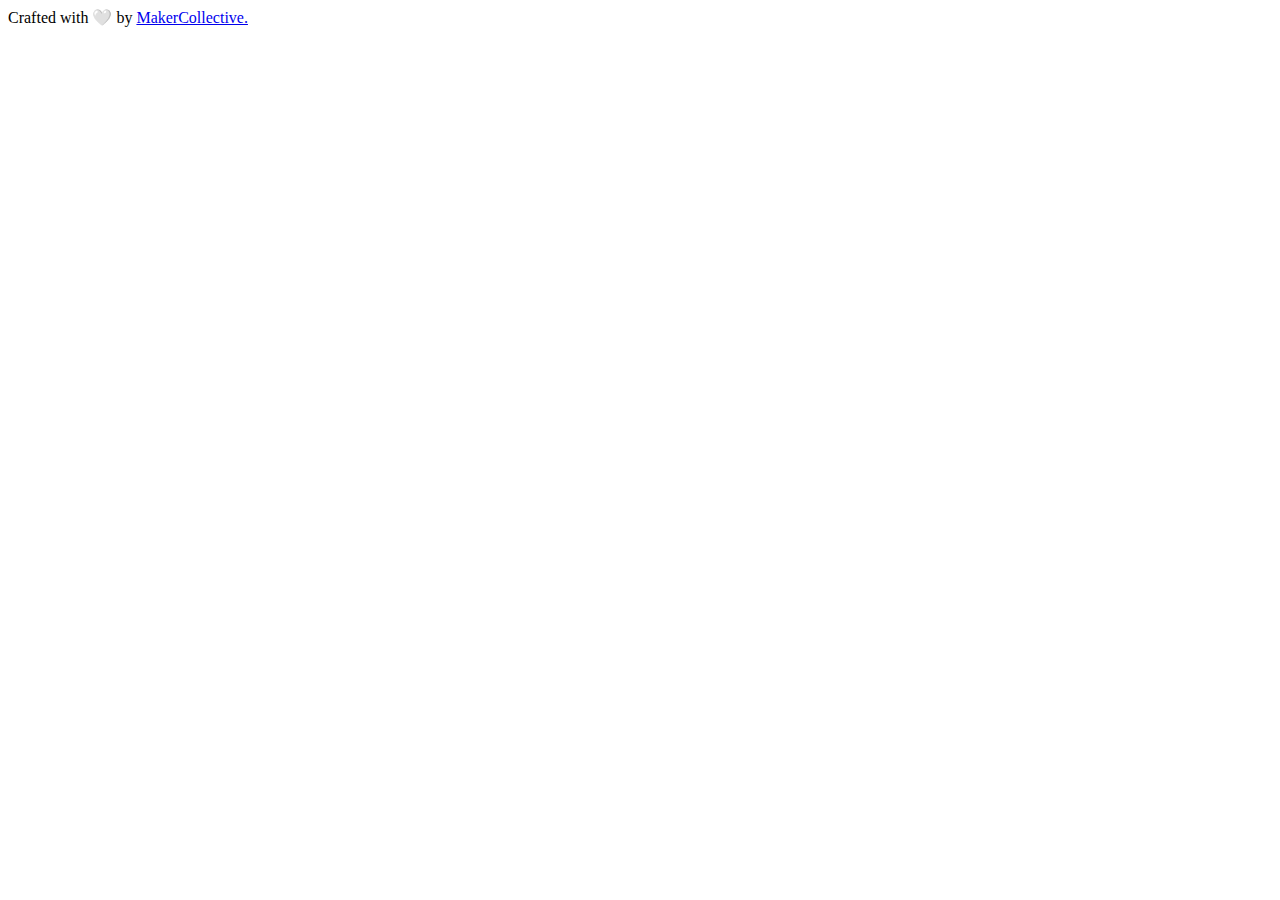
==== mint/index.html @ c60f5858 "init" ====
<!doctype html><html lang="en"><head><meta charset="utf-8"/><link rel="icon" href="/favicon.ico"/><meta name="viewport" content="width=device-width,initial-scale=1"/><meta name="theme-color" content="#000000"/><meta name="description" content="MakerCollective - Origami Club Mint"/><link rel="apple-touch-icon" href="/logo192.png"/><link rel="manifest" href="/manifest.json"/><title>MakerCollective - Origami Club Mint</title><script defer="defer" src="/static/js/main.a695c1d4.js"></script><link href="/static/css/main.0208bef1.css" rel="stylesheet"></head><body><noscript>You need to enable JavaScript to run this app.</noscript><div id="root"></div></body><footer class="footer">Crafted with <span class="footer__heart">🤍</span> by <a href="https://makercollective.xyz" target="_blank">MakerCollective.</a></footer></html>
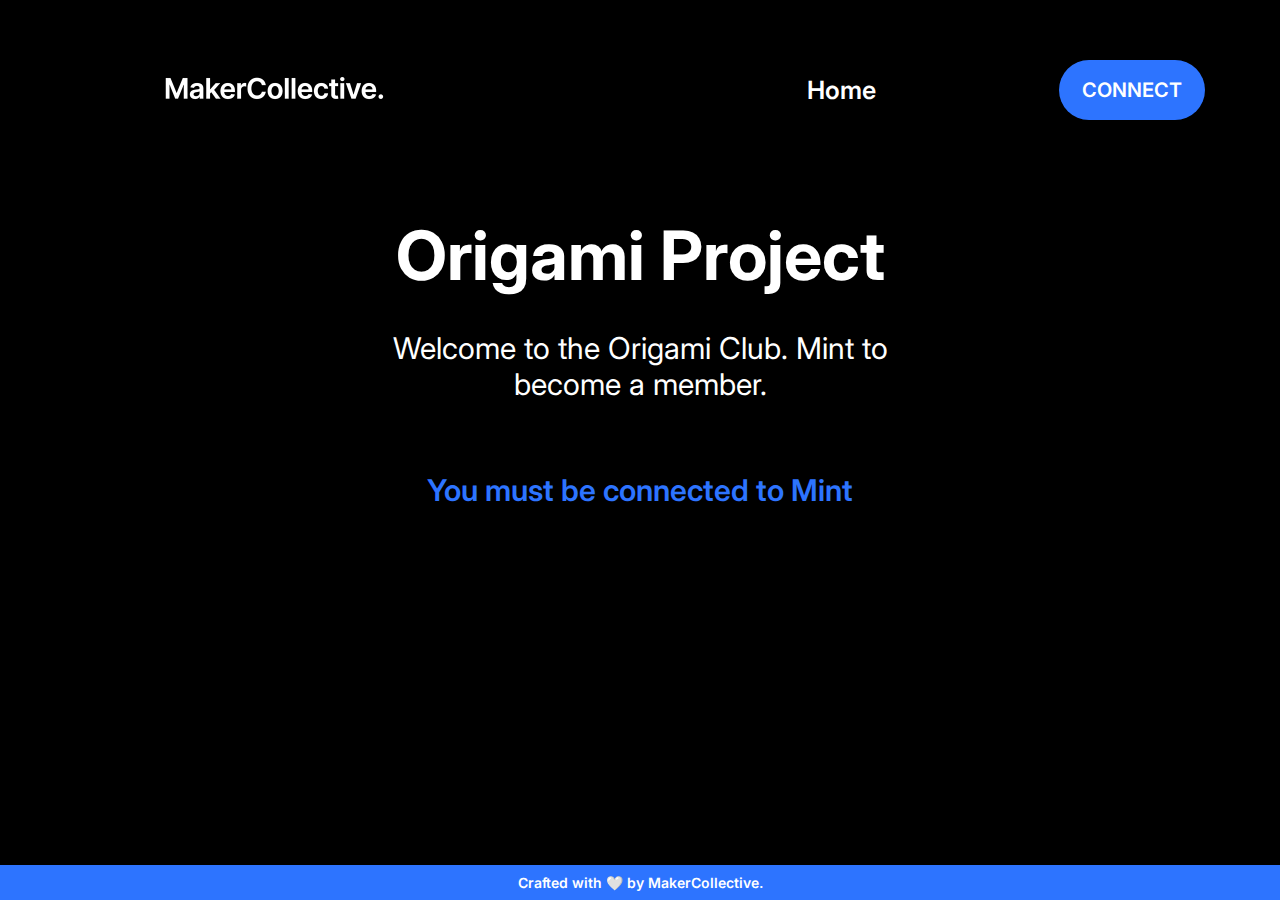
==== commit 158666a1: "init" ====
--- a/mint/index.html
+++ b/mint/index.html
@@ -1 +1 @@
-<!doctype html><html lang="en"><head><meta charset="utf-8"/><link rel="icon" href="/favicon.ico"/><meta name="viewport" content="width=device-width,initial-scale=1"/><meta name="theme-color" content="#000000"/><meta name="description" content="MakerCollective - Origami Club Mint"/><link rel="apple-touch-icon" href="/logo192.png"/><link rel="manifest" href="/manifest.json"/><title>MakerCollective - Origami Club Mint</title><script defer="defer" src="/static/js/main.a695c1d4.js"></script><link href="/static/css/main.0208bef1.css" rel="stylesheet"></head><body><noscript>You need to enable JavaScript to run this app.</noscript><div id="root"></div></body><footer class="footer">Crafted with <span class="footer__heart">🤍</span> by <a href="https://makercollective.xyz" target="_blank">MakerCollective.</a></footer></html>+<!doctype html><html lang="en"><head><meta charset="utf-8"/><link rel="icon" href="/favicon.ico"/><meta name="viewport" content="width=device-width,initial-scale=1"/><meta name="theme-color" content="#000000"/><meta name="description" content="MakerCollective - Origami Club Mint"/><link rel="apple-touch-icon" href="/logo192.png"/><link rel="manifest" href="/manifest.json"/><title>MakerCollective - Origami Club Mint</title><script defer="defer" src="/static/js/main.9e27a1f0.js"></script><link href="/static/css/main.0208bef1.css" rel="stylesheet"></head><body><noscript>You need to enable JavaScript to run this app.</noscript><div id="root"></div></body><footer class="footer">Crafted with <span class="footer__heart">🤍</span> by <a href="https://makercollective.xyz" target="_blank">MakerCollective.</a></footer></html>--- a/static/css/main.0208bef1.css
+++ b/static/css/main.0208bef1.css
@@ -0,0 +1,2 @@
+@import url(https://fonts.googleapis.com/css?family=Press+Start+2P);@import url(https://fonts.googleapis.com/css?family=VT323);@import url(https://fonts.googleapis.com/css?family=Inter);body{-webkit-font-smoothing:antialiased;-moz-osx-font-smoothing:grayscale;font-family:Inter,sans-serif,-apple-system,BlinkMacSystemFont,Segoe UI,Roboto,Oxygen,Ubuntu,Cantarell,Fira Sans,Droid Sans,Helvetica Neue;margin:0}code{font-family:Inter,sans-serif,source-code-pro,Menlo,Monaco,Consolas,Courier New,monospace}.App{color:#fff;font-family:Inter,sans-seif,Press Start\ 2P,VT323;text-align:center}*{box-sizing:border-box}.boundingBox{background:#000;padding:0 50px 100px}.overlay{height:100%;left:0;opacity:.85;position:fixed;top:0;width:100%;z-index:10}.moving-background{background:#000;background-attachment:fixed;background-position:40% 40%;background-repeat:no-repeat;background-size:cover;bottom:0;left:0;position:absolute;right:0;top:0;z-index:-1}.Home a{color:#fff;font-family:Inter;font-size:25px;font-weight:600;text-decoration:none}.Home a:hover{opacity:.7}.ConnectBtn{background:#fff;font-size:20px;font-weight:600;text-transform:uppecase}.ConnectBtn:hover{opacity:.9}.boundingBox{align-items:start!important}.bounder{background:#fff;background-image:linear-gradient(45deg,#fff,#f7f7f7);border-radius:10px;margin-top:40px;padding:30px 40px}.inc{background:#2d74ff;border:0;border-radius:50%;box-shadow:none!important;height:50px;margin:0 10px;width:50px}.inc,.mintmore{font-size:20px;font-weight:600}.mintmore{border:0!important;margin-top:15px;text-transform:uppercase}.mintamount{border:1px solid #2d74ff;border-radius:80px;height:50px}.mintamount,.mintfree{font-size:20px;font-weight:600}.mintfree{border:0!important;text-transform:uppercase}.inc:disabled,.mintfree:disabled,.mintmore:disabled{opacity:.4}.inc:hover,.mintfree:hover,.mintmore:hover{opacity:.9}.support{font-size:25px;font-weight:600;margin-top:0}.subnote,.support{color:#000;line-height:1.6em}.subnote{font-size:20px;margin-top:5px}.subnote.toppad{margin-bottom:40px;margin-top:10px}.ConnectedBtn{font-weight:600}.footer{align-items:center;background:#2d74ff;bottom:0;color:#fff;font-size:.875rem;font-weight:600;justify-content:space-between;line-height:1.2rem;min-height:2.2rem;padding:30px;padding:.5rem 0;position:fixed;text-align:center;width:100%}.footer a{color:#fff;text-decoration:none}.footer-inner{justify-content:space-around;padding:0 75px;width:40%}.pconnect{font-weight:600}p.Title{-webkit-margin-before:.5em;-webkit-margin-after:.5em;margin-block-end:.5em;margin-block-start:.5em}@media only screen and (max-width:600px){.Logo,.Navvy{flex:0 0 100%}.HeaderBox{flex-wrap:wrap}.footer{bottom:auto;position:absolute;width:100%}}:root{--toastify-color-light:#fff;--toastify-color-dark:#121212;--toastify-color-info:#3498db;--toastify-color-success:#07bc0c;--toastify-color-warning:#f1c40f;--toastify-color-error:#e74c3c;--toastify-color-transparent:hsla(0,0%,100%,.7);--toastify-icon-color-info:var(--toastify-color-info);--toastify-icon-color-success:var(--toastify-color-success);--toastify-icon-color-warning:var(--toastify-color-warning);--toastify-icon-color-error:var(--toastify-color-error);--toastify-toast-width:320px;--toastify-toast-background:#fff;--toastify-toast-min-height:64px;--toastify-toast-max-height:800px;--toastify-font-family:sans-serif;--toastify-z-index:9999;--toastify-text-color-light:#757575;--toastify-text-color-dark:#fff;--toastify-text-color-info:#fff;--toastify-text-color-success:#fff;--toastify-text-color-warning:#fff;--toastify-text-color-error:#fff;--toastify-spinner-color:#616161;--toastify-spinner-color-empty-area:#e0e0e0;--toastify-color-progress-light:linear-gradient(90deg,#4cd964,#5ac8fa,#007aff,#34aadc,#5856d6,#ff2d55);--toastify-color-progress-dark:#bb86fc;--toastify-color-progress-info:var(--toastify-color-info);--toastify-color-progress-success:var(--toastify-color-success);--toastify-color-progress-warning:var(--toastify-color-warning);--toastify-color-progress-error:var(--toastify-color-error)}.Toastify__toast-container{box-sizing:border-box;color:#fff;padding:4px;position:fixed;-webkit-transform:translate3d(0,0,9999 px);-webkit-transform:translate3d(0,0,var(--toastify-z-index) px);width:320px;width:var(--toastify-toast-width);z-index:9999;z-index:var(--toastify-z-index)}.Toastify__toast-container--top-left{left:1em;top:1em}.Toastify__toast-container--top-center{left:50%;top:1em;-webkit-transform:translateX(-50%);transform:translateX(-50%)}.Toastify__toast-container--top-right{right:1em;top:1em}.Toastify__toast-container--bottom-left{bottom:1em;left:1em}.Toastify__toast-container--bottom-center{bottom:1em;left:50%;-webkit-transform:translateX(-50%);transform:translateX(-50%)}.Toastify__toast-container--bottom-right{bottom:1em;right:1em}@media only screen and (max-width:480px){.Toastify__toast-container{left:0;margin:0;padding:0;width:100vw}.Toastify__toast-container--top-center,.Toastify__toast-container--top-left,.Toastify__toast-container--top-right{top:0;-webkit-transform:translateX(0);transform:translateX(0)}.Toastify__toast-container--bottom-center,.Toastify__toast-container--bottom-left,.Toastify__toast-container--bottom-right{bottom:0;-webkit-transform:translateX(0);transform:translateX(0)}.Toastify__toast-container--rtl{left:auto;right:0}}.Toastify__toast{border-radius:4px;box-shadow:0 1px 10px 0 rgba(0,0,0,.1),0 2px 15px 0 rgba(0,0,0,.05);box-sizing:border-box;cursor:pointer;direction:ltr;display:flex;font-family:sans-serif;font-family:var(--toastify-font-family);justify-content:space-between;margin-bottom:1rem;max-height:800px;max-height:var(--toastify-toast-max-height);min-height:64px;min-height:var(--toastify-toast-min-height);overflow:hidden;padding:8px;position:relative;z-index:0}.Toastify__toast--rtl{direction:rtl}.Toastify__toast-body{align-items:center;display:flex;flex:1 1 auto;margin:auto 0;padding:6px}.Toastify__toast-body>div:last-child{flex:1 1}.Toastify__toast-icon{-webkit-margin-end:10px;display:flex;flex-shrink:0;margin-inline-end:10px;width:20px}.Toastify--animate{-webkit-animation-duration:.7s;animation-duration:.7s;-webkit-animation-fill-mode:both;animation-fill-mode:both}.Toastify--animate-icon{-webkit-animation-duration:.3s;animation-duration:.3s;-webkit-animation-fill-mode:both;animation-fill-mode:both}@media only screen and (max-width:480px){.Toastify__toast{border-radius:0;margin-bottom:0}}.Toastify__toast-theme--dark{background:#121212;background:var(--toastify-color-dark);color:#fff;color:var(--toastify-text-color-dark)}.Toastify__toast-theme--colored.Toastify__toast--default,.Toastify__toast-theme--light{background:#fff;background:var(--toastify-color-light);color:#757575;color:var(--toastify-text-color-light)}.Toastify__toast-theme--colored.Toastify__toast--info{background:#3498db;background:var(--toastify-color-info);color:#fff;color:var(--toastify-text-color-info)}.Toastify__toast-theme--colored.Toastify__toast--success{background:#07bc0c;background:var(--toastify-color-success);color:#fff;color:var(--toastify-text-color-success)}.Toastify__toast-theme--colored.Toastify__toast--warning{background:#f1c40f;background:var(--toastify-color-warning);color:#fff;color:var(--toastify-text-color-warning)}.Toastify__toast-theme--colored.Toastify__toast--error{background:#e74c3c;background:var(--toastify-color-error);color:#fff;color:var(--toastify-text-color-error)}.Toastify__progress-bar-theme--light{background:linear-gradient(90deg,#4cd964,#5ac8fa,#007aff,#34aadc,#5856d6,#ff2d55);background:var(--toastify-color-progress-light)}.Toastify__progress-bar-theme--dark{background:#bb86fc;background:var(--toastify-color-progress-dark)}.Toastify__progress-bar--info{background:#3498db;background:var(--toastify-color-progress-info)}.Toastify__progress-bar--success{background:#07bc0c;background:var(--toastify-color-progress-success)}.Toastify__progress-bar--warning{background:#f1c40f;background:var(--toastify-color-progress-warning)}.Toastify__progress-bar--error{background:#e74c3c;background:var(--toastify-color-progress-error)}.Toastify__progress-bar-theme--colored.Toastify__progress-bar--error,.Toastify__progress-bar-theme--colored.Toastify__progress-bar--info,.Toastify__progress-bar-theme--colored.Toastify__progress-bar--success,.Toastify__progress-bar-theme--colored.Toastify__progress-bar--warning{background:hsla(0,0%,100%,.7);background:var(--toastify-color-transparent)}.Toastify__close-button{align-self:flex-start;background:transparent;border:none;color:#fff;cursor:pointer;opacity:.7;outline:none;padding:0;transition:.3s ease}.Toastify__close-button--light{color:#000;opacity:.3}.Toastify__close-button>svg{fill:currentColor;height:16px;width:14px}.Toastify__close-button:focus,.Toastify__close-button:hover{opacity:1}@-webkit-keyframes Toastify__trackProgress{0%{-webkit-transform:scaleX(1);transform:scaleX(1)}to{-webkit-transform:scaleX(0);transform:scaleX(0)}}@keyframes Toastify__trackProgress{0%{-webkit-transform:scaleX(1);transform:scaleX(1)}to{-webkit-transform:scaleX(0);transform:scaleX(0)}}.Toastify__progress-bar{bottom:0;height:5px;left:0;opacity:.7;position:absolute;-webkit-transform-origin:left;transform-origin:left;width:100%;z-index:9999;z-index:var(--toastify-z-index)}.Toastify__progress-bar--animated{-webkit-animation:Toastify__trackProgress linear 1 forwards;animation:Toastify__trackProgress linear 1 forwards}.Toastify__progress-bar--controlled{transition:-webkit-transform .2s;transition:transform .2s;transition:transform .2s,-webkit-transform .2s}.Toastify__progress-bar--rtl{left:auto;right:0;-webkit-transform-origin:right;transform-origin:right}.Toastify__spinner{-webkit-animation:Toastify__spin .65s linear infinite;animation:Toastify__spin .65s linear infinite;border:2px solid #e0e0e0;border-color:var(--toastify-spinner-color-empty-area);border-radius:100%;border-right-color:#616161;border-right-color:var(--toastify-spinner-color);box-sizing:border-box;height:20px;width:20px}@-webkit-keyframes Toastify__bounceInRight{0%,60%,75%,90%,to{-webkit-animation-timing-function:cubic-bezier(.215,.61,.355,1);animation-timing-function:cubic-bezier(.215,.61,.355,1)}0%{opacity:0;-webkit-transform:translate3d(3000px,0,0);transform:translate3d(3000px,0,0)}60%{opacity:1;-webkit-transform:translate3d(-25px,0,0);transform:translate3d(-25px,0,0)}75%{-webkit-transform:translate3d(10px,0,0);transform:translate3d(10px,0,0)}90%{-webkit-transform:translate3d(-5px,0,0);transform:translate3d(-5px,0,0)}to{-webkit-transform:none;transform:none}}@keyframes Toastify__bounceInRight{0%,60%,75%,90%,to{-webkit-animation-timing-function:cubic-bezier(.215,.61,.355,1);animation-timing-function:cubic-bezier(.215,.61,.355,1)}0%{opacity:0;-webkit-transform:translate3d(3000px,0,0);transform:translate3d(3000px,0,0)}60%{opacity:1;-webkit-transform:translate3d(-25px,0,0);transform:translate3d(-25px,0,0)}75%{-webkit-transform:translate3d(10px,0,0);transform:translate3d(10px,0,0)}90%{-webkit-transform:translate3d(-5px,0,0);transform:translate3d(-5px,0,0)}to{-webkit-transform:none;transform:none}}@-webkit-keyframes Toastify__bounceOutRight{20%{opacity:1;-webkit-transform:translate3d(-20px,0,0);transform:translate3d(-20px,0,0)}to{opacity:0;-webkit-transform:translate3d(2000px,0,0);transform:translate3d(2000px,0,0)}}@keyframes Toastify__bounceOutRight{20%{opacity:1;-webkit-transform:translate3d(-20px,0,0);transform:translate3d(-20px,0,0)}to{opacity:0;-webkit-transform:translate3d(2000px,0,0);transform:translate3d(2000px,0,0)}}@-webkit-keyframes Toastify__bounceInLeft{0%,60%,75%,90%,to{-webkit-animation-timing-function:cubic-bezier(.215,.61,.355,1);animation-timing-function:cubic-bezier(.215,.61,.355,1)}0%{opacity:0;-webkit-transform:translate3d(-3000px,0,0);transform:translate3d(-3000px,0,0)}60%{opacity:1;-webkit-transform:translate3d(25px,0,0);transform:translate3d(25px,0,0)}75%{-webkit-transform:translate3d(-10px,0,0);transform:translate3d(-10px,0,0)}90%{-webkit-transform:translate3d(5px,0,0);transform:translate3d(5px,0,0)}to{-webkit-transform:none;transform:none}}@keyframes Toastify__bounceInLeft{0%,60%,75%,90%,to{-webkit-animation-timing-function:cubic-bezier(.215,.61,.355,1);animation-timing-function:cubic-bezier(.215,.61,.355,1)}0%{opacity:0;-webkit-transform:translate3d(-3000px,0,0);transform:translate3d(-3000px,0,0)}60%{opacity:1;-webkit-transform:translate3d(25px,0,0);transform:translate3d(25px,0,0)}75%{-webkit-transform:translate3d(-10px,0,0);transform:translate3d(-10px,0,0)}90%{-webkit-transform:translate3d(5px,0,0);transform:translate3d(5px,0,0)}to{-webkit-transform:none;transform:none}}@-webkit-keyframes Toastify__bounceOutLeft{20%{opacity:1;-webkit-transform:translate3d(20px,0,0);transform:translate3d(20px,0,0)}to{opacity:0;-webkit-transform:translate3d(-2000px,0,0);transform:translate3d(-2000px,0,0)}}@keyframes Toastify__bounceOutLeft{20%{opacity:1;-webkit-transform:translate3d(20px,0,0);transform:translate3d(20px,0,0)}to{opacity:0;-webkit-transform:translate3d(-2000px,0,0);transform:translate3d(-2000px,0,0)}}@-webkit-keyframes Toastify__bounceInUp{0%,60%,75%,90%,to{-webkit-animation-timing-function:cubic-bezier(.215,.61,.355,1);animation-timing-function:cubic-bezier(.215,.61,.355,1)}0%{opacity:0;-webkit-transform:translate3d(0,3000px,0);transform:translate3d(0,3000px,0)}60%{opacity:1;-webkit-transform:translate3d(0,-20px,0);transform:translate3d(0,-20px,0)}75%{-webkit-transform:translate3d(0,10px,0);transform:translate3d(0,10px,0)}90%{-webkit-transform:translate3d(0,-5px,0);transform:translate3d(0,-5px,0)}to{-webkit-transform:translateZ(0);transform:translateZ(0)}}@keyframes Toastify__bounceInUp{0%,60%,75%,90%,to{-webkit-animation-timing-function:cubic-bezier(.215,.61,.355,1);animation-timing-function:cubic-bezier(.215,.61,.355,1)}0%{opacity:0;-webkit-transform:translate3d(0,3000px,0);transform:translate3d(0,3000px,0)}60%{opacity:1;-webkit-transform:translate3d(0,-20px,0);transform:translate3d(0,-20px,0)}75%{-webkit-transform:translate3d(0,10px,0);transform:translate3d(0,10px,0)}90%{-webkit-transform:translate3d(0,-5px,0);transform:translate3d(0,-5px,0)}to{-webkit-transform:translateZ(0);transform:translateZ(0)}}@-webkit-keyframes Toastify__bounceOutUp{20%{-webkit-transform:translate3d(0,-10px,0);transform:translate3d(0,-10px,0)}40%,45%{opacity:1;-webkit-transform:translate3d(0,20px,0);transform:translate3d(0,20px,0)}to{opacity:0;-webkit-transform:translate3d(0,-2000px,0);transform:translate3d(0,-2000px,0)}}@keyframes Toastify__bounceOutUp{20%{-webkit-transform:translate3d(0,-10px,0);transform:translate3d(0,-10px,0)}40%,45%{opacity:1;-webkit-transform:translate3d(0,20px,0);transform:translate3d(0,20px,0)}to{opacity:0;-webkit-transform:translate3d(0,-2000px,0);transform:translate3d(0,-2000px,0)}}@-webkit-keyframes Toastify__bounceInDown{0%,60%,75%,90%,to{-webkit-animation-timing-function:cubic-bezier(.215,.61,.355,1);animation-timing-function:cubic-bezier(.215,.61,.355,1)}0%{opacity:0;-webkit-transform:translate3d(0,-3000px,0);transform:translate3d(0,-3000px,0)}60%{opacity:1;-webkit-transform:translate3d(0,25px,0);transform:translate3d(0,25px,0)}75%{-webkit-transform:translate3d(0,-10px,0);transform:translate3d(0,-10px,0)}90%{-webkit-transform:translate3d(0,5px,0);transform:translate3d(0,5px,0)}to{-webkit-transform:none;transform:none}}@keyframes Toastify__bounceInDown{0%,60%,75%,90%,to{-webkit-animation-timing-function:cubic-bezier(.215,.61,.355,1);animation-timing-function:cubic-bezier(.215,.61,.355,1)}0%{opacity:0;-webkit-transform:translate3d(0,-3000px,0);transform:translate3d(0,-3000px,0)}60%{opacity:1;-webkit-transform:translate3d(0,25px,0);transform:translate3d(0,25px,0)}75%{-webkit-transform:translate3d(0,-10px,0);transform:translate3d(0,-10px,0)}90%{-webkit-transform:translate3d(0,5px,0);transform:translate3d(0,5px,0)}to{-webkit-transform:none;transform:none}}@-webkit-keyframes Toastify__bounceOutDown{20%{-webkit-transform:translate3d(0,10px,0);transform:translate3d(0,10px,0)}40%,45%{opacity:1;-webkit-transform:translate3d(0,-20px,0);transform:translate3d(0,-20px,0)}to{opacity:0;-webkit-transform:translate3d(0,2000px,0);transform:translate3d(0,2000px,0)}}@keyframes Toastify__bounceOutDown{20%{-webkit-transform:translate3d(0,10px,0);transform:translate3d(0,10px,0)}40%,45%{opacity:1;-webkit-transform:translate3d(0,-20px,0);transform:translate3d(0,-20px,0)}to{opacity:0;-webkit-transform:translate3d(0,2000px,0);transform:translate3d(0,2000px,0)}}.Toastify__bounce-enter--bottom-left,.Toastify__bounce-enter--top-left{-webkit-animation-name:Toastify__bounceInLeft;animation-name:Toastify__bounceInLeft}.Toastify__bounce-enter--bottom-right,.Toastify__bounce-enter--top-right{-webkit-animation-name:Toastify__bounceInRight;animation-name:Toastify__bounceInRight}.Toastify__bounce-enter--top-center{-webkit-animation-name:Toastify__bounceInDown;animation-name:Toastify__bounceInDown}.Toastify__bounce-enter--bottom-center{-webkit-animation-name:Toastify__bounceInUp;animation-name:Toastify__bounceInUp}.Toastify__bounce-exit--bottom-left,.Toastify__bounce-exit--top-left{-webkit-animation-name:Toastify__bounceOutLeft;animation-name:Toastify__bounceOutLeft}.Toastify__bounce-exit--bottom-right,.Toastify__bounce-exit--top-right{-webkit-animation-name:Toastify__bounceOutRight;animation-name:Toastify__bounceOutRight}.Toastify__bounce-exit--top-center{-webkit-animation-name:Toastify__bounceOutUp;animation-name:Toastify__bounceOutUp}.Toastify__bounce-exit--bottom-center{-webkit-animation-name:Toastify__bounceOutDown;animation-name:Toastify__bounceOutDown}@-webkit-keyframes Toastify__zoomIn{0%{opacity:0;-webkit-transform:scale3d(.3,.3,.3);transform:scale3d(.3,.3,.3)}50%{opacity:1}}@keyframes Toastify__zoomIn{0%{opacity:0;-webkit-transform:scale3d(.3,.3,.3);transform:scale3d(.3,.3,.3)}50%{opacity:1}}@-webkit-keyframes Toastify__zoomOut{0%{opacity:1}50%{opacity:0;-webkit-transform:scale3d(.3,.3,.3);transform:scale3d(.3,.3,.3)}to{opacity:0}}@keyframes Toastify__zoomOut{0%{opacity:1}50%{opacity:0;-webkit-transform:scale3d(.3,.3,.3);transform:scale3d(.3,.3,.3)}to{opacity:0}}.Toastify__zoom-enter{-webkit-animation-name:Toastify__zoomIn;animation-name:Toastify__zoomIn}.Toastify__zoom-exit{-webkit-animation-name:Toastify__zoomOut;animation-name:Toastify__zoomOut}@-webkit-keyframes Toastify__flipIn{0%{-webkit-animation-timing-function:ease-in;animation-timing-function:ease-in;opacity:0;-webkit-transform:perspective(400px) rotateX(90deg);transform:perspective(400px) rotateX(90deg)}40%{-webkit-animation-timing-function:ease-in;animation-timing-function:ease-in;-webkit-transform:perspective(400px) rotateX(-20deg);transform:perspective(400px) rotateX(-20deg)}60%{opacity:1;-webkit-transform:perspective(400px) rotateX(10deg);transform:perspective(400px) rotateX(10deg)}80%{-webkit-transform:perspective(400px) rotateX(-5deg);transform:perspective(400px) rotateX(-5deg)}to{-webkit-transform:perspective(400px);transform:perspective(400px)}}@keyframes Toastify__flipIn{0%{-webkit-animation-timing-function:ease-in;animation-timing-function:ease-in;opacity:0;-webkit-transform:perspective(400px) rotateX(90deg);transform:perspective(400px) rotateX(90deg)}40%{-webkit-animation-timing-function:ease-in;animation-timing-function:ease-in;-webkit-transform:perspective(400px) rotateX(-20deg);transform:perspective(400px) rotateX(-20deg)}60%{opacity:1;-webkit-transform:perspective(400px) rotateX(10deg);transform:perspective(400px) rotateX(10deg)}80%{-webkit-transform:perspective(400px) rotateX(-5deg);transform:perspective(400px) rotateX(-5deg)}to{-webkit-transform:perspective(400px);transform:perspective(400px)}}@-webkit-keyframes Toastify__flipOut{0%{-webkit-transform:perspective(400px);transform:perspective(400px)}30%{opacity:1;-webkit-transform:perspective(400px) rotateX(-20deg);transform:perspective(400px) rotateX(-20deg)}to{opacity:0;-webkit-transform:perspective(400px) rotateX(90deg);transform:perspective(400px) rotateX(90deg)}}@keyframes Toastify__flipOut{0%{-webkit-transform:perspective(400px);transform:perspective(400px)}30%{opacity:1;-webkit-transform:perspective(400px) rotateX(-20deg);transform:perspective(400px) rotateX(-20deg)}to{opacity:0;-webkit-transform:perspective(400px) rotateX(90deg);transform:perspective(400px) rotateX(90deg)}}.Toastify__flip-enter{-webkit-animation-name:Toastify__flipIn;animation-name:Toastify__flipIn}.Toastify__flip-exit{-webkit-animation-name:Toastify__flipOut;animation-name:Toastify__flipOut}@-webkit-keyframes Toastify__slideInRight{0%{-webkit-transform:translate3d(110%,0,0);transform:translate3d(110%,0,0);visibility:visible}to{-webkit-transform:translateZ(0);transform:translateZ(0)}}@keyframes Toastify__slideInRight{0%{-webkit-transform:translate3d(110%,0,0);transform:translate3d(110%,0,0);visibility:visible}to{-webkit-transform:translateZ(0);transform:translateZ(0)}}@-webkit-keyframes Toastify__slideInLeft{0%{-webkit-transform:translate3d(-110%,0,0);transform:translate3d(-110%,0,0);visibility:visible}to{-webkit-transform:translateZ(0);transform:translateZ(0)}}@keyframes Toastify__slideInLeft{0%{-webkit-transform:translate3d(-110%,0,0);transform:translate3d(-110%,0,0);visibility:visible}to{-webkit-transform:translateZ(0);transform:translateZ(0)}}@-webkit-keyframes Toastify__slideInUp{0%{-webkit-transform:translate3d(0,110%,0);transform:translate3d(0,110%,0);visibility:visible}to{-webkit-transform:translateZ(0);transform:translateZ(0)}}@keyframes Toastify__slideInUp{0%{-webkit-transform:translate3d(0,110%,0);transform:translate3d(0,110%,0);visibility:visible}to{-webkit-transform:translateZ(0);transform:translateZ(0)}}@-webkit-keyframes Toastify__slideInDown{0%{-webkit-transform:translate3d(0,-110%,0);transform:translate3d(0,-110%,0);visibility:visible}to{-webkit-transform:translateZ(0);transform:translateZ(0)}}@keyframes Toastify__slideInDown{0%{-webkit-transform:translate3d(0,-110%,0);transform:translate3d(0,-110%,0);visibility:visible}to{-webkit-transform:translateZ(0);transform:translateZ(0)}}@-webkit-keyframes Toastify__slideOutRight{0%{-webkit-transform:translateZ(0);transform:translateZ(0)}to{-webkit-transform:translate3d(110%,0,0);transform:translate3d(110%,0,0);visibility:hidden}}@keyframes Toastify__slideOutRight{0%{-webkit-transform:translateZ(0);transform:translateZ(0)}to{-webkit-transform:translate3d(110%,0,0);transform:translate3d(110%,0,0);visibility:hidden}}@-webkit-keyframes Toastify__slideOutLeft{0%{-webkit-transform:translateZ(0);transform:translateZ(0)}to{-webkit-transform:translate3d(-110%,0,0);transform:translate3d(-110%,0,0);visibility:hidden}}@keyframes Toastify__slideOutLeft{0%{-webkit-transform:translateZ(0);transform:translateZ(0)}to{-webkit-transform:translate3d(-110%,0,0);transform:translate3d(-110%,0,0);visibility:hidden}}@-webkit-keyframes Toastify__slideOutDown{0%{-webkit-transform:translateZ(0);transform:translateZ(0)}to{-webkit-transform:translate3d(0,500px,0);transform:translate3d(0,500px,0);visibility:hidden}}@keyframes Toastify__slideOutDown{0%{-webkit-transform:translateZ(0);transform:translateZ(0)}to{-webkit-transform:translate3d(0,500px,0);transform:translate3d(0,500px,0);visibility:hidden}}@-webkit-keyframes Toastify__slideOutUp{0%{-webkit-transform:translateZ(0);transform:translateZ(0)}to{-webkit-transform:translate3d(0,-500px,0);transform:translate3d(0,-500px,0);visibility:hidden}}@keyframes Toastify__slideOutUp{0%{-webkit-transform:translateZ(0);transform:translateZ(0)}to{-webkit-transform:translate3d(0,-500px,0);transform:translate3d(0,-500px,0);visibility:hidden}}.Toastify__slide-enter--bottom-left,.Toastify__slide-enter--top-left{-webkit-animation-name:Toastify__slideInLeft;animation-name:Toastify__slideInLeft}.Toastify__slide-enter--bottom-right,.Toastify__slide-enter--top-right{-webkit-animation-name:Toastify__slideInRight;animation-name:Toastify__slideInRight}.Toastify__slide-enter--top-center{-webkit-animation-name:Toastify__slideInDown;animation-name:Toastify__slideInDown}.Toastify__slide-enter--bottom-center{-webkit-animation-name:Toastify__slideInUp;animation-name:Toastify__slideInUp}.Toastify__slide-exit--bottom-left,.Toastify__slide-exit--top-left{-webkit-animation-name:Toastify__slideOutLeft;animation-name:Toastify__slideOutLeft}.Toastify__slide-exit--bottom-right,.Toastify__slide-exit--top-right{-webkit-animation-name:Toastify__slideOutRight;animation-name:Toastify__slideOutRight}.Toastify__slide-exit--top-center{-webkit-animation-name:Toastify__slideOutUp;animation-name:Toastify__slideOutUp}.Toastify__slide-exit--bottom-center{-webkit-animation-name:Toastify__slideOutDown;animation-name:Toastify__slideOutDown}@-webkit-keyframes Toastify__spin{0%{-webkit-transform:rotate(0deg);transform:rotate(0deg)}to{-webkit-transform:rotate(1turn);transform:rotate(1turn)}}@keyframes Toastify__spin{0%{-webkit-transform:rotate(0deg);transform:rotate(0deg)}to{-webkit-transform:rotate(1turn);transform:rotate(1turn)}}
+/*# sourceMappingURL=main.0208bef1.css.map*/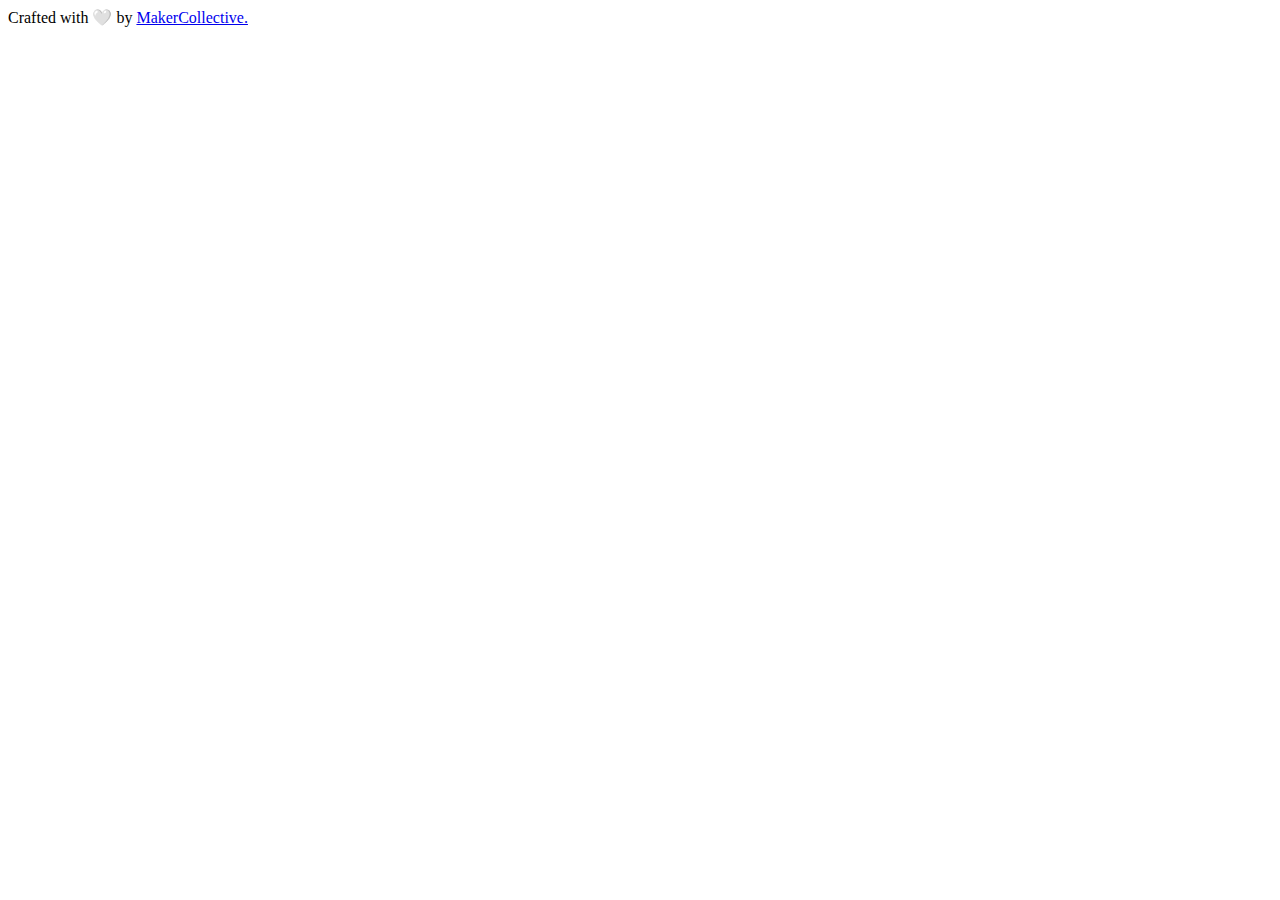
==== commit f229b288: "init" ====
--- a/mint/index.html
+++ b/mint/index.html
@@ -1 +1 @@
-<!doctype html><html lang="en"><head><meta charset="utf-8"/><link rel="icon" href="/favicon.ico"/><meta name="viewport" content="width=device-width,initial-scale=1"/><meta name="theme-color" content="#000000"/><meta name="description" content="MakerCollective - Origami Club Mint"/><link rel="apple-touch-icon" href="/logo192.png"/><link rel="manifest" href="/manifest.json"/><title>MakerCollective - Origami Club Mint</title><script defer="defer" src="/static/js/main.9e27a1f0.js"></script><link href="/static/css/main.0208bef1.css" rel="stylesheet"></head><body><noscript>You need to enable JavaScript to run this app.</noscript><div id="root"></div></body><footer class="footer">Crafted with <span class="footer__heart">🤍</span> by <a href="https://makercollective.xyz" target="_blank">MakerCollective.</a></footer></html>+<!doctype html><html lang="en"><head><meta charset="utf-8"/><link rel="icon" href="/favicon.ico"/><meta name="viewport" content="width=device-width,initial-scale=1"/><meta name="theme-color" content="#000000"/><meta name="description" content="MakerCollective - Origami Club Mint"/><link rel="apple-touch-icon" href="/logo192.png"/><link rel="manifest" href="/manifest.json"/><title>MakerCollective - Origami Club Mint</title><script defer="defer" src="/static/js/main.44b76b23.js"></script><link href="/static/css/main.d7cd3e46.css" rel="stylesheet"></head><body><noscript>You need to enable JavaScript to run this app.</noscript><div id="root"></div></body><footer class="footer">Crafted with <span class="footer__heart">🤍</span> by <a href="https://makercollective.xyz" target="_blank">MakerCollective.</a></footer></html>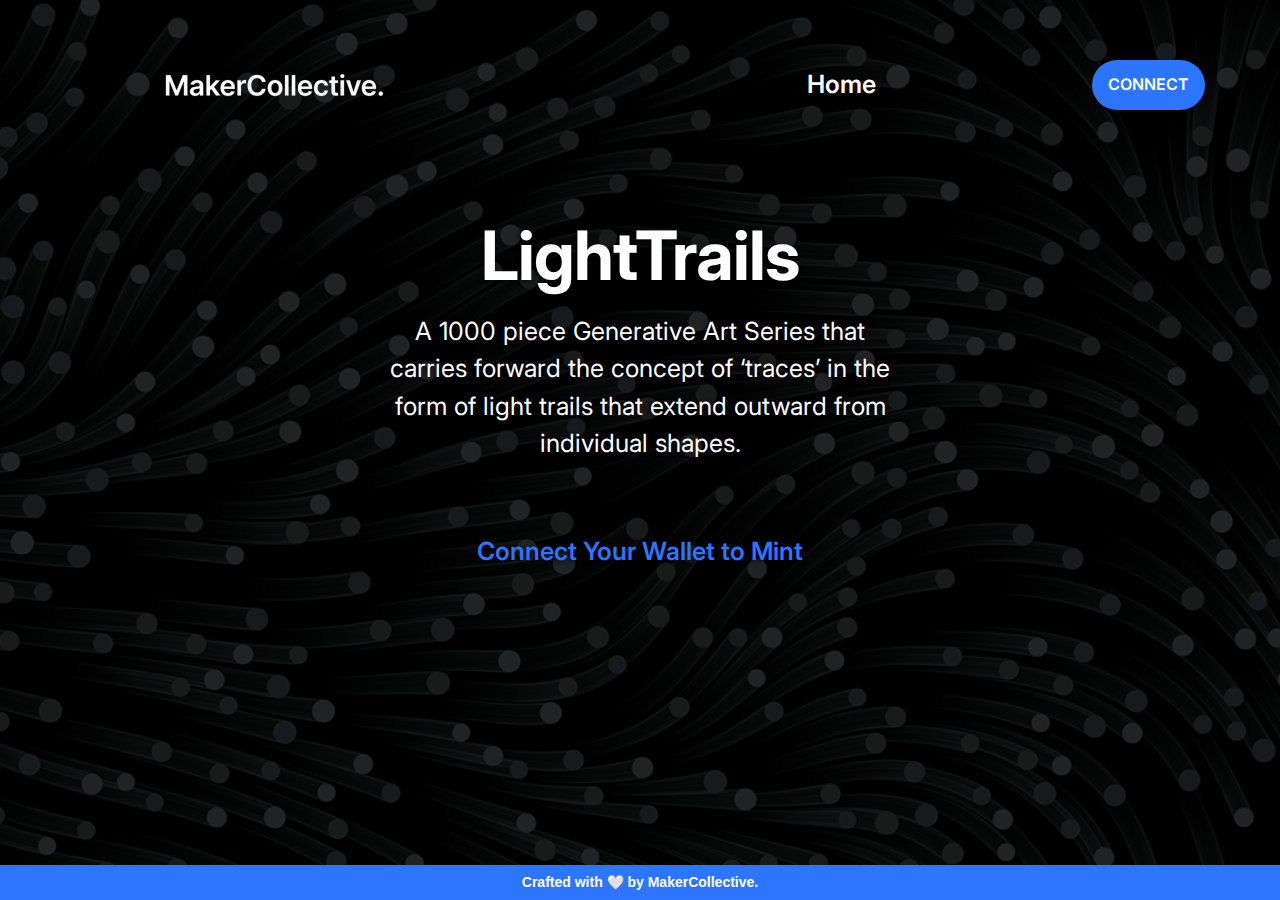
==== commit 74246962: "init" ====
--- a/mint/index.html
+++ b/mint/index.html
@@ -1 +1 @@
-<!doctype html><html lang="en"><head><meta charset="utf-8"/><link rel="icon" href="/favicon.ico"/><meta name="viewport" content="width=device-width,initial-scale=1"/><meta name="theme-color" content="#000000"/><meta name="description" content="MakerCollective - Origami Club Mint"/><link rel="apple-touch-icon" href="/logo192.png"/><link rel="manifest" href="/manifest.json"/><title>MakerCollective - Origami Club Mint</title><script defer="defer" src="/static/js/main.44b76b23.js"></script><link href="/static/css/main.d7cd3e46.css" rel="stylesheet"></head><body><noscript>You need to enable JavaScript to run this app.</noscript><div id="root"></div></body><footer class="footer">Crafted with <span class="footer__heart">🤍</span> by <a href="https://makercollective.xyz" target="_blank">MakerCollective.</a></footer></html>+<!doctype html><html lang="en"><head><meta charset="utf-8"/><link rel="icon" href="./favicon.ico"/><meta name="viewport" content="width=device-width,initial-scale=1"/><meta name="theme-color" content="#000000"/><meta name="description" content="MakerCollective - LightTrails Mint"/><link rel="apple-touch-icon" href="./logo192.png"/><link rel="manifest" href="./manifest.json"/><title>MakerCollective - Origami Club Mint</title><script defer="defer" src="./static/js/main.44b76b23.js"></script><link href="./static/css/main.d7cd3e46.css" rel="stylesheet"></head><body><noscript>You need to enable JavaScript to run this app.</noscript><div id="root"></div></body><footer class="footer">Crafted with <span class="footer__heart">🤍</span> by <a href="https://makercollective.xyz" target="_blank">MakerCollective.</a></footer></html>--- a/mint/static/css/main.d7cd3e46.css
+++ b/mint/static/css/main.d7cd3e46.css
@@ -0,0 +1,2 @@
+@import url(https://fonts.googleapis.com/css?family=Press+Start+2P);@import url(https://fonts.googleapis.com/css?family=VT323);@import url(https://fonts.googleapis.com/css?family=Inter);body{-webkit-font-smoothing:antialiased;-moz-osx-font-smoothing:grayscale;font-family:Inter,sans-serif,-apple-system,BlinkMacSystemFont,Segoe UI,Roboto,Oxygen,Ubuntu,Cantarell,Fira Sans,Droid Sans,Helvetica Neue;margin:0}code{font-family:Inter,sans-serif,source-code-pro,Menlo,Monaco,Consolas,Courier New,monospace}body{background:#000!important;position:static!important}.App{color:#fff;font-family:Inter,sans-seif,Press Start\ 2P,VT323;text-align:center}*{box-sizing:border-box}.boundingBox{background:transparent;padding:0 50px 150px}.overlay{height:100%;left:0;opacity:.85;position:fixed;top:0;width:100%;z-index:10}.moving-background{background:#000;background-attachment:fixed;background-image:url(/static/media/lt-backgroundv2.e1866fd9228add8e3aa2.png);background-position:40% 40%;background-repeat:no-repeat;background-size:cover;bottom:0;left:0;opacity:.15;position:absolute;right:0;top:0;z-index:-1}.Home a{color:#fff;font-family:Inter;font-size:25px;font-weight:600;text-decoration:none}.Home a:hover{opacity:.7}.ConnectBtn{background:#fff;font-size:25px;font-weight:600;padding:25px 23px;text-transform:uppecase}.ConnectBtn:hover{opacity:.9}.boundingBox{align-items:start!important}.bounder{background:#fff;border-radius:10px;margin-top:80px;padding:30px 40px}.inc{background:#2d74ff!important;border:0;border-radius:50%!important;box-shadow:none!important;font-size:20px;height:50px!important;margin:0 10px;width:50px!important}.inc,.mintmore{font-weight:600}.mintmore{border:0!important;font-size:25px;margin-top:15px;padding:25px 22px!important;text-transform:uppercase}.mintamount{border:0;border:1px solid #2d74ff!important;border-radius:80px!important;color:#000;font-size:20px;font-weight:600;height:50px!important}.mintfree{border:0!important;font-size:20px!important;font-weight:600;padding:25px 18px!important;text-transform:uppercase}.inc:disabled,.mintfree:disabled,.mintmore:disabled{opacity:.4}.inc:hover,.mintfree:hover,.mintmore:hover{background:#2d74ff!important;opacity:.7!important}.Description{margin-bottom:15px}.Description2{font-size:25px;text-shadow:-2px 1px 4px rgba(0,0,0,.78)}.support{font-size:25px;font-weight:600}.subnote,.support{color:#000;line-height:1.6em;margin-bottom:10px;margin-top:0}.subnote{font-size:20px}.subnote.toppad{margin-bottom:40px;margin-top:10px}.ConnectedBtn{font-weight:600}.footer{align-items:center;background:#2d74ff;bottom:0;color:#fff;content-visibility:auto;font-size:.875rem;font-weight:600;justify-content:space-between;line-height:1.2rem;min-height:2.2rem;padding:30px;padding:.5rem 0;position:fixed;text-align:center;width:100%}.footer a{color:#fff;text-decoration:none}.footer-inner{justify-content:space-around;padding:0 75px;width:40%}.pconnect{font-weight:600}.pconnect,p.Title{text-shadow:-2px 1px 4px rgba(0,0,0,.78)}p.Title{-webkit-margin-before:.5em;-webkit-margin-after:.1em;letter-spacing:-1px;margin-block-end:.1em;margin-block-start:.5em}.wlnote{margin:15px auto 0;padding:8px}.wlnote,.wlnote2{background:#fff;border-radius:20px;color:#e60000;font-weight:600;text-align:center;width:75%}.wlnote2{margin:0 auto;padding:8px 6px}.Toastify__toast-body{font-size:14px!important}@media only screen and (max-width:600px){.Logo,.Navvy{flex:0 0 100%}.HeaderBox{flex-wrap:wrap}}:root{--toastify-color-light:#fff;--toastify-color-dark:#121212;--toastify-color-info:#3498db;--toastify-color-success:#07bc0c;--toastify-color-warning:#f1c40f;--toastify-color-error:#e74c3c;--toastify-color-transparent:hsla(0,0%,100%,.7);--toastify-icon-color-info:var(--toastify-color-info);--toastify-icon-color-success:var(--toastify-color-success);--toastify-icon-color-warning:var(--toastify-color-warning);--toastify-icon-color-error:var(--toastify-color-error);--toastify-toast-width:320px;--toastify-toast-background:#fff;--toastify-toast-min-height:64px;--toastify-toast-max-height:800px;--toastify-font-family:sans-serif;--toastify-z-index:9999;--toastify-text-color-light:#757575;--toastify-text-color-dark:#fff;--toastify-text-color-info:#fff;--toastify-text-color-success:#fff;--toastify-text-color-warning:#fff;--toastify-text-color-error:#fff;--toastify-spinner-color:#616161;--toastify-spinner-color-empty-area:#e0e0e0;--toastify-color-progress-light:linear-gradient(90deg,#4cd964,#5ac8fa,#007aff,#34aadc,#5856d6,#ff2d55);--toastify-color-progress-dark:#bb86fc;--toastify-color-progress-info:var(--toastify-color-info);--toastify-color-progress-success:var(--toastify-color-success);--toastify-color-progress-warning:var(--toastify-color-warning);--toastify-color-progress-error:var(--toastify-color-error)}.Toastify__toast-container{box-sizing:border-box;color:#fff;padding:4px;position:fixed;-webkit-transform:translate3d(0,0,9999 px);-webkit-transform:translate3d(0,0,var(--toastify-z-index) px);width:320px;width:var(--toastify-toast-width);z-index:9999;z-index:var(--toastify-z-index)}.Toastify__toast-container--top-left{left:1em;top:1em}.Toastify__toast-container--top-center{left:50%;top:1em;-webkit-transform:translateX(-50%);transform:translateX(-50%)}.Toastify__toast-container--top-right{right:1em;top:1em}.Toastify__toast-container--bottom-left{bottom:1em;left:1em}.Toastify__toast-container--bottom-center{bottom:1em;left:50%;-webkit-transform:translateX(-50%);transform:translateX(-50%)}.Toastify__toast-container--bottom-right{bottom:1em;right:1em}@media only screen and (max-width:480px){.Toastify__toast-container{left:0;margin:0;padding:0;width:100vw}.Toastify__toast-container--top-center,.Toastify__toast-container--top-left,.Toastify__toast-container--top-right{top:0;-webkit-transform:translateX(0);transform:translateX(0)}.Toastify__toast-container--bottom-center,.Toastify__toast-container--bottom-left,.Toastify__toast-container--bottom-right{bottom:0;-webkit-transform:translateX(0);transform:translateX(0)}.Toastify__toast-container--rtl{left:auto;right:0}}.Toastify__toast{border-radius:4px;box-shadow:0 1px 10px 0 rgba(0,0,0,.1),0 2px 15px 0 rgba(0,0,0,.05);box-sizing:border-box;cursor:default;direction:ltr;display:flex;font-family:sans-serif;font-family:var(--toastify-font-family);justify-content:space-between;margin-bottom:1rem;max-height:800px;max-height:var(--toastify-toast-max-height);min-height:64px;min-height:var(--toastify-toast-min-height);overflow:hidden;padding:8px;position:relative;z-index:0}.Toastify__toast--rtl{direction:rtl}.Toastify__toast--close-on-click{cursor:pointer}.Toastify__toast-body{align-items:center;display:flex;flex:1 1 auto;margin:auto 0;padding:6px}.Toastify__toast-body>div:last-child{flex:1 1;word-break:break-word}.Toastify__toast-icon{-webkit-margin-end:10px;display:flex;flex-shrink:0;margin-inline-end:10px;width:20px}.Toastify--animate{-webkit-animation-duration:.7s;animation-duration:.7s;-webkit-animation-fill-mode:both;animation-fill-mode:both}.Toastify--animate-icon{-webkit-animation-duration:.3s;animation-duration:.3s;-webkit-animation-fill-mode:both;animation-fill-mode:both}@media only screen and (max-width:480px){.Toastify__toast{border-radius:0;margin-bottom:0}}.Toastify__toast-theme--dark{background:#121212;background:var(--toastify-color-dark);color:#fff;color:var(--toastify-text-color-dark)}.Toastify__toast-theme--colored.Toastify__toast--default,.Toastify__toast-theme--light{background:#fff;background:var(--toastify-color-light);color:#757575;color:var(--toastify-text-color-light)}.Toastify__toast-theme--colored.Toastify__toast--info{background:#3498db;background:var(--toastify-color-info);color:#fff;color:var(--toastify-text-color-info)}.Toastify__toast-theme--colored.Toastify__toast--success{background:#07bc0c;background:var(--toastify-color-success);color:#fff;color:var(--toastify-text-color-success)}.Toastify__toast-theme--colored.Toastify__toast--warning{background:#f1c40f;background:var(--toastify-color-warning);color:#fff;color:var(--toastify-text-color-warning)}.Toastify__toast-theme--colored.Toastify__toast--error{background:#e74c3c;background:var(--toastify-color-error);color:#fff;color:var(--toastify-text-color-error)}.Toastify__progress-bar-theme--light{background:linear-gradient(90deg,#4cd964,#5ac8fa,#007aff,#34aadc,#5856d6,#ff2d55);background:var(--toastify-color-progress-light)}.Toastify__progress-bar-theme--dark{background:#bb86fc;background:var(--toastify-color-progress-dark)}.Toastify__progress-bar--info{background:#3498db;background:var(--toastify-color-progress-info)}.Toastify__progress-bar--success{background:#07bc0c;background:var(--toastify-color-progress-success)}.Toastify__progress-bar--warning{background:#f1c40f;background:var(--toastify-color-progress-warning)}.Toastify__progress-bar--error{background:#e74c3c;background:var(--toastify-color-progress-error)}.Toastify__progress-bar-theme--colored.Toastify__progress-bar--error,.Toastify__progress-bar-theme--colored.Toastify__progress-bar--info,.Toastify__progress-bar-theme--colored.Toastify__progress-bar--success,.Toastify__progress-bar-theme--colored.Toastify__progress-bar--warning{background:hsla(0,0%,100%,.7);background:var(--toastify-color-transparent)}.Toastify__close-button{align-self:flex-start;background:transparent;border:none;color:#fff;cursor:pointer;opacity:.7;outline:none;padding:0;transition:.3s ease}.Toastify__close-button--light{color:#000;opacity:.3}.Toastify__close-button>svg{fill:currentColor;height:16px;width:14px}.Toastify__close-button:focus,.Toastify__close-button:hover{opacity:1}@-webkit-keyframes Toastify__trackProgress{0%{-webkit-transform:scaleX(1);transform:scaleX(1)}to{-webkit-transform:scaleX(0);transform:scaleX(0)}}@keyframes Toastify__trackProgress{0%{-webkit-transform:scaleX(1);transform:scaleX(1)}to{-webkit-transform:scaleX(0);transform:scaleX(0)}}.Toastify__progress-bar{bottom:0;height:5px;left:0;opacity:.7;position:absolute;-webkit-transform-origin:left;transform-origin:left;width:100%;z-index:9999;z-index:var(--toastify-z-index)}.Toastify__progress-bar--animated{-webkit-animation:Toastify__trackProgress linear 1 forwards;animation:Toastify__trackProgress linear 1 forwards}.Toastify__progress-bar--controlled{transition:-webkit-transform .2s;transition:transform .2s;transition:transform .2s,-webkit-transform .2s}.Toastify__progress-bar--rtl{left:auto;right:0;-webkit-transform-origin:right;transform-origin:right}.Toastify__spinner{-webkit-animation:Toastify__spin .65s linear infinite;animation:Toastify__spin .65s linear infinite;border:2px solid #e0e0e0;border-color:var(--toastify-spinner-color-empty-area);border-radius:100%;border-right-color:#616161;border-right-color:var(--toastify-spinner-color);box-sizing:border-box;height:20px;width:20px}@-webkit-keyframes Toastify__bounceInRight{0%,60%,75%,90%,to{-webkit-animation-timing-function:cubic-bezier(.215,.61,.355,1);animation-timing-function:cubic-bezier(.215,.61,.355,1)}0%{opacity:0;-webkit-transform:translate3d(3000px,0,0);transform:translate3d(3000px,0,0)}60%{opacity:1;-webkit-transform:translate3d(-25px,0,0);transform:translate3d(-25px,0,0)}75%{-webkit-transform:translate3d(10px,0,0);transform:translate3d(10px,0,0)}90%{-webkit-transform:translate3d(-5px,0,0);transform:translate3d(-5px,0,0)}to{-webkit-transform:none;transform:none}}@keyframes Toastify__bounceInRight{0%,60%,75%,90%,to{-webkit-animation-timing-function:cubic-bezier(.215,.61,.355,1);animation-timing-function:cubic-bezier(.215,.61,.355,1)}0%{opacity:0;-webkit-transform:translate3d(3000px,0,0);transform:translate3d(3000px,0,0)}60%{opacity:1;-webkit-transform:translate3d(-25px,0,0);transform:translate3d(-25px,0,0)}75%{-webkit-transform:translate3d(10px,0,0);transform:translate3d(10px,0,0)}90%{-webkit-transform:translate3d(-5px,0,0);transform:translate3d(-5px,0,0)}to{-webkit-transform:none;transform:none}}@-webkit-keyframes Toastify__bounceOutRight{20%{opacity:1;-webkit-transform:translate3d(-20px,0,0);transform:translate3d(-20px,0,0)}to{opacity:0;-webkit-transform:translate3d(2000px,0,0);transform:translate3d(2000px,0,0)}}@keyframes Toastify__bounceOutRight{20%{opacity:1;-webkit-transform:translate3d(-20px,0,0);transform:translate3d(-20px,0,0)}to{opacity:0;-webkit-transform:translate3d(2000px,0,0);transform:translate3d(2000px,0,0)}}@-webkit-keyframes Toastify__bounceInLeft{0%,60%,75%,90%,to{-webkit-animation-timing-function:cubic-bezier(.215,.61,.355,1);animation-timing-function:cubic-bezier(.215,.61,.355,1)}0%{opacity:0;-webkit-transform:translate3d(-3000px,0,0);transform:translate3d(-3000px,0,0)}60%{opacity:1;-webkit-transform:translate3d(25px,0,0);transform:translate3d(25px,0,0)}75%{-webkit-transform:translate3d(-10px,0,0);transform:translate3d(-10px,0,0)}90%{-webkit-transform:translate3d(5px,0,0);transform:translate3d(5px,0,0)}to{-webkit-transform:none;transform:none}}@keyframes Toastify__bounceInLeft{0%,60%,75%,90%,to{-webkit-animation-timing-function:cubic-bezier(.215,.61,.355,1);animation-timing-function:cubic-bezier(.215,.61,.355,1)}0%{opacity:0;-webkit-transform:translate3d(-3000px,0,0);transform:translate3d(-3000px,0,0)}60%{opacity:1;-webkit-transform:translate3d(25px,0,0);transform:translate3d(25px,0,0)}75%{-webkit-transform:translate3d(-10px,0,0);transform:translate3d(-10px,0,0)}90%{-webkit-transform:translate3d(5px,0,0);transform:translate3d(5px,0,0)}to{-webkit-transform:none;transform:none}}@-webkit-keyframes Toastify__bounceOutLeft{20%{opacity:1;-webkit-transform:translate3d(20px,0,0);transform:translate3d(20px,0,0)}to{opacity:0;-webkit-transform:translate3d(-2000px,0,0);transform:translate3d(-2000px,0,0)}}@keyframes Toastify__bounceOutLeft{20%{opacity:1;-webkit-transform:translate3d(20px,0,0);transform:translate3d(20px,0,0)}to{opacity:0;-webkit-transform:translate3d(-2000px,0,0);transform:translate3d(-2000px,0,0)}}@-webkit-keyframes Toastify__bounceInUp{0%,60%,75%,90%,to{-webkit-animation-timing-function:cubic-bezier(.215,.61,.355,1);animation-timing-function:cubic-bezier(.215,.61,.355,1)}0%{opacity:0;-webkit-transform:translate3d(0,3000px,0);transform:translate3d(0,3000px,0)}60%{opacity:1;-webkit-transform:translate3d(0,-20px,0);transform:translate3d(0,-20px,0)}75%{-webkit-transform:translate3d(0,10px,0);transform:translate3d(0,10px,0)}90%{-webkit-transform:translate3d(0,-5px,0);transform:translate3d(0,-5px,0)}to{-webkit-transform:translateZ(0);transform:translateZ(0)}}@keyframes Toastify__bounceInUp{0%,60%,75%,90%,to{-webkit-animation-timing-function:cubic-bezier(.215,.61,.355,1);animation-timing-function:cubic-bezier(.215,.61,.355,1)}0%{opacity:0;-webkit-transform:translate3d(0,3000px,0);transform:translate3d(0,3000px,0)}60%{opacity:1;-webkit-transform:translate3d(0,-20px,0);transform:translate3d(0,-20px,0)}75%{-webkit-transform:translate3d(0,10px,0);transform:translate3d(0,10px,0)}90%{-webkit-transform:translate3d(0,-5px,0);transform:translate3d(0,-5px,0)}to{-webkit-transform:translateZ(0);transform:translateZ(0)}}@-webkit-keyframes Toastify__bounceOutUp{20%{-webkit-transform:translate3d(0,-10px,0);transform:translate3d(0,-10px,0)}40%,45%{opacity:1;-webkit-transform:translate3d(0,20px,0);transform:translate3d(0,20px,0)}to{opacity:0;-webkit-transform:translate3d(0,-2000px,0);transform:translate3d(0,-2000px,0)}}@keyframes Toastify__bounceOutUp{20%{-webkit-transform:translate3d(0,-10px,0);transform:translate3d(0,-10px,0)}40%,45%{opacity:1;-webkit-transform:translate3d(0,20px,0);transform:translate3d(0,20px,0)}to{opacity:0;-webkit-transform:translate3d(0,-2000px,0);transform:translate3d(0,-2000px,0)}}@-webkit-keyframes Toastify__bounceInDown{0%,60%,75%,90%,to{-webkit-animation-timing-function:cubic-bezier(.215,.61,.355,1);animation-timing-function:cubic-bezier(.215,.61,.355,1)}0%{opacity:0;-webkit-transform:translate3d(0,-3000px,0);transform:translate3d(0,-3000px,0)}60%{opacity:1;-webkit-transform:translate3d(0,25px,0);transform:translate3d(0,25px,0)}75%{-webkit-transform:translate3d(0,-10px,0);transform:translate3d(0,-10px,0)}90%{-webkit-transform:translate3d(0,5px,0);transform:translate3d(0,5px,0)}to{-webkit-transform:none;transform:none}}@keyframes Toastify__bounceInDown{0%,60%,75%,90%,to{-webkit-animation-timing-function:cubic-bezier(.215,.61,.355,1);animation-timing-function:cubic-bezier(.215,.61,.355,1)}0%{opacity:0;-webkit-transform:translate3d(0,-3000px,0);transform:translate3d(0,-3000px,0)}60%{opacity:1;-webkit-transform:translate3d(0,25px,0);transform:translate3d(0,25px,0)}75%{-webkit-transform:translate3d(0,-10px,0);transform:translate3d(0,-10px,0)}90%{-webkit-transform:translate3d(0,5px,0);transform:translate3d(0,5px,0)}to{-webkit-transform:none;transform:none}}@-webkit-keyframes Toastify__bounceOutDown{20%{-webkit-transform:translate3d(0,10px,0);transform:translate3d(0,10px,0)}40%,45%{opacity:1;-webkit-transform:translate3d(0,-20px,0);transform:translate3d(0,-20px,0)}to{opacity:0;-webkit-transform:translate3d(0,2000px,0);transform:translate3d(0,2000px,0)}}@keyframes Toastify__bounceOutDown{20%{-webkit-transform:translate3d(0,10px,0);transform:translate3d(0,10px,0)}40%,45%{opacity:1;-webkit-transform:translate3d(0,-20px,0);transform:translate3d(0,-20px,0)}to{opacity:0;-webkit-transform:translate3d(0,2000px,0);transform:translate3d(0,2000px,0)}}.Toastify__bounce-enter--bottom-left,.Toastify__bounce-enter--top-left{-webkit-animation-name:Toastify__bounceInLeft;animation-name:Toastify__bounceInLeft}.Toastify__bounce-enter--bottom-right,.Toastify__bounce-enter--top-right{-webkit-animation-name:Toastify__bounceInRight;animation-name:Toastify__bounceInRight}.Toastify__bounce-enter--top-center{-webkit-animation-name:Toastify__bounceInDown;animation-name:Toastify__bounceInDown}.Toastify__bounce-enter--bottom-center{-webkit-animation-name:Toastify__bounceInUp;animation-name:Toastify__bounceInUp}.Toastify__bounce-exit--bottom-left,.Toastify__bounce-exit--top-left{-webkit-animation-name:Toastify__bounceOutLeft;animation-name:Toastify__bounceOutLeft}.Toastify__bounce-exit--bottom-right,.Toastify__bounce-exit--top-right{-webkit-animation-name:Toastify__bounceOutRight;animation-name:Toastify__bounceOutRight}.Toastify__bounce-exit--top-center{-webkit-animation-name:Toastify__bounceOutUp;animation-name:Toastify__bounceOutUp}.Toastify__bounce-exit--bottom-center{-webkit-animation-name:Toastify__bounceOutDown;animation-name:Toastify__bounceOutDown}@-webkit-keyframes Toastify__zoomIn{0%{opacity:0;-webkit-transform:scale3d(.3,.3,.3);transform:scale3d(.3,.3,.3)}50%{opacity:1}}@keyframes Toastify__zoomIn{0%{opacity:0;-webkit-transform:scale3d(.3,.3,.3);transform:scale3d(.3,.3,.3)}50%{opacity:1}}@-webkit-keyframes Toastify__zoomOut{0%{opacity:1}50%{opacity:0;-webkit-transform:scale3d(.3,.3,.3);transform:scale3d(.3,.3,.3)}to{opacity:0}}@keyframes Toastify__zoomOut{0%{opacity:1}50%{opacity:0;-webkit-transform:scale3d(.3,.3,.3);transform:scale3d(.3,.3,.3)}to{opacity:0}}.Toastify__zoom-enter{-webkit-animation-name:Toastify__zoomIn;animation-name:Toastify__zoomIn}.Toastify__zoom-exit{-webkit-animation-name:Toastify__zoomOut;animation-name:Toastify__zoomOut}@-webkit-keyframes Toastify__flipIn{0%{-webkit-animation-timing-function:ease-in;animation-timing-function:ease-in;opacity:0;-webkit-transform:perspective(400px) rotateX(90deg);transform:perspective(400px) rotateX(90deg)}40%{-webkit-animation-timing-function:ease-in;animation-timing-function:ease-in;-webkit-transform:perspective(400px) rotateX(-20deg);transform:perspective(400px) rotateX(-20deg)}60%{opacity:1;-webkit-transform:perspective(400px) rotateX(10deg);transform:perspective(400px) rotateX(10deg)}80%{-webkit-transform:perspective(400px) rotateX(-5deg);transform:perspective(400px) rotateX(-5deg)}to{-webkit-transform:perspective(400px);transform:perspective(400px)}}@keyframes Toastify__flipIn{0%{-webkit-animation-timing-function:ease-in;animation-timing-function:ease-in;opacity:0;-webkit-transform:perspective(400px) rotateX(90deg);transform:perspective(400px) rotateX(90deg)}40%{-webkit-animation-timing-function:ease-in;animation-timing-function:ease-in;-webkit-transform:perspective(400px) rotateX(-20deg);transform:perspective(400px) rotateX(-20deg)}60%{opacity:1;-webkit-transform:perspective(400px) rotateX(10deg);transform:perspective(400px) rotateX(10deg)}80%{-webkit-transform:perspective(400px) rotateX(-5deg);transform:perspective(400px) rotateX(-5deg)}to{-webkit-transform:perspective(400px);transform:perspective(400px)}}@-webkit-keyframes Toastify__flipOut{0%{-webkit-transform:perspective(400px);transform:perspective(400px)}30%{opacity:1;-webkit-transform:perspective(400px) rotateX(-20deg);transform:perspective(400px) rotateX(-20deg)}to{opacity:0;-webkit-transform:perspective(400px) rotateX(90deg);transform:perspective(400px) rotateX(90deg)}}@keyframes Toastify__flipOut{0%{-webkit-transform:perspective(400px);transform:perspective(400px)}30%{opacity:1;-webkit-transform:perspective(400px) rotateX(-20deg);transform:perspective(400px) rotateX(-20deg)}to{opacity:0;-webkit-transform:perspective(400px) rotateX(90deg);transform:perspective(400px) rotateX(90deg)}}.Toastify__flip-enter{-webkit-animation-name:Toastify__flipIn;animation-name:Toastify__flipIn}.Toastify__flip-exit{-webkit-animation-name:Toastify__flipOut;animation-name:Toastify__flipOut}@-webkit-keyframes Toastify__slideInRight{0%{-webkit-transform:translate3d(110%,0,0);transform:translate3d(110%,0,0);visibility:visible}to{-webkit-transform:translateZ(0);transform:translateZ(0)}}@keyframes Toastify__slideInRight{0%{-webkit-transform:translate3d(110%,0,0);transform:translate3d(110%,0,0);visibility:visible}to{-webkit-transform:translateZ(0);transform:translateZ(0)}}@-webkit-keyframes Toastify__slideInLeft{0%{-webkit-transform:translate3d(-110%,0,0);transform:translate3d(-110%,0,0);visibility:visible}to{-webkit-transform:translateZ(0);transform:translateZ(0)}}@keyframes Toastify__slideInLeft{0%{-webkit-transform:translate3d(-110%,0,0);transform:translate3d(-110%,0,0);visibility:visible}to{-webkit-transform:translateZ(0);transform:translateZ(0)}}@-webkit-keyframes Toastify__slideInUp{0%{-webkit-transform:translate3d(0,110%,0);transform:translate3d(0,110%,0);visibility:visible}to{-webkit-transform:translateZ(0);transform:translateZ(0)}}@keyframes Toastify__slideInUp{0%{-webkit-transform:translate3d(0,110%,0);transform:translate3d(0,110%,0);visibility:visible}to{-webkit-transform:translateZ(0);transform:translateZ(0)}}@-webkit-keyframes Toastify__slideInDown{0%{-webkit-transform:translate3d(0,-110%,0);transform:translate3d(0,-110%,0);visibility:visible}to{-webkit-transform:translateZ(0);transform:translateZ(0)}}@keyframes Toastify__slideInDown{0%{-webkit-transform:translate3d(0,-110%,0);transform:translate3d(0,-110%,0);visibility:visible}to{-webkit-transform:translateZ(0);transform:translateZ(0)}}@-webkit-keyframes Toastify__slideOutRight{0%{-webkit-transform:translateZ(0);transform:translateZ(0)}to{-webkit-transform:translate3d(110%,0,0);transform:translate3d(110%,0,0);visibility:hidden}}@keyframes Toastify__slideOutRight{0%{-webkit-transform:translateZ(0);transform:translateZ(0)}to{-webkit-transform:translate3d(110%,0,0);transform:translate3d(110%,0,0);visibility:hidden}}@-webkit-keyframes Toastify__slideOutLeft{0%{-webkit-transform:translateZ(0);transform:translateZ(0)}to{-webkit-transform:translate3d(-110%,0,0);transform:translate3d(-110%,0,0);visibility:hidden}}@keyframes Toastify__slideOutLeft{0%{-webkit-transform:translateZ(0);transform:translateZ(0)}to{-webkit-transform:translate3d(-110%,0,0);transform:translate3d(-110%,0,0);visibility:hidden}}@-webkit-keyframes Toastify__slideOutDown{0%{-webkit-transform:translateZ(0);transform:translateZ(0)}to{-webkit-transform:translate3d(0,500px,0);transform:translate3d(0,500px,0);visibility:hidden}}@keyframes Toastify__slideOutDown{0%{-webkit-transform:translateZ(0);transform:translateZ(0)}to{-webkit-transform:translate3d(0,500px,0);transform:translate3d(0,500px,0);visibility:hidden}}@-webkit-keyframes Toastify__slideOutUp{0%{-webkit-transform:translateZ(0);transform:translateZ(0)}to{-webkit-transform:translate3d(0,-500px,0);transform:translate3d(0,-500px,0);visibility:hidden}}@keyframes Toastify__slideOutUp{0%{-webkit-transform:translateZ(0);transform:translateZ(0)}to{-webkit-transform:translate3d(0,-500px,0);transform:translate3d(0,-500px,0);visibility:hidden}}.Toastify__slide-enter--bottom-left,.Toastify__slide-enter--top-left{-webkit-animation-name:Toastify__slideInLeft;animation-name:Toastify__slideInLeft}.Toastify__slide-enter--bottom-right,.Toastify__slide-enter--top-right{-webkit-animation-name:Toastify__slideInRight;animation-name:Toastify__slideInRight}.Toastify__slide-enter--top-center{-webkit-animation-name:Toastify__slideInDown;animation-name:Toastify__slideInDown}.Toastify__slide-enter--bottom-center{-webkit-animation-name:Toastify__slideInUp;animation-name:Toastify__slideInUp}.Toastify__slide-exit--bottom-left,.Toastify__slide-exit--top-left{-webkit-animation-name:Toastify__slideOutLeft;animation-name:Toastify__slideOutLeft}.Toastify__slide-exit--bottom-right,.Toastify__slide-exit--top-right{-webkit-animation-name:Toastify__slideOutRight;animation-name:Toastify__slideOutRight}.Toastify__slide-exit--top-center{-webkit-animation-name:Toastify__slideOutUp;animation-name:Toastify__slideOutUp}.Toastify__slide-exit--bottom-center{-webkit-animation-name:Toastify__slideOutDown;animation-name:Toastify__slideOutDown}@-webkit-keyframes Toastify__spin{0%{-webkit-transform:rotate(0deg);transform:rotate(0deg)}to{-webkit-transform:rotate(1turn);transform:rotate(1turn)}}@keyframes Toastify__spin{0%{-webkit-transform:rotate(0deg);transform:rotate(0deg)}to{-webkit-transform:rotate(1turn);transform:rotate(1turn)}}
+/*# sourceMappingURL=main.d7cd3e46.css.map*/